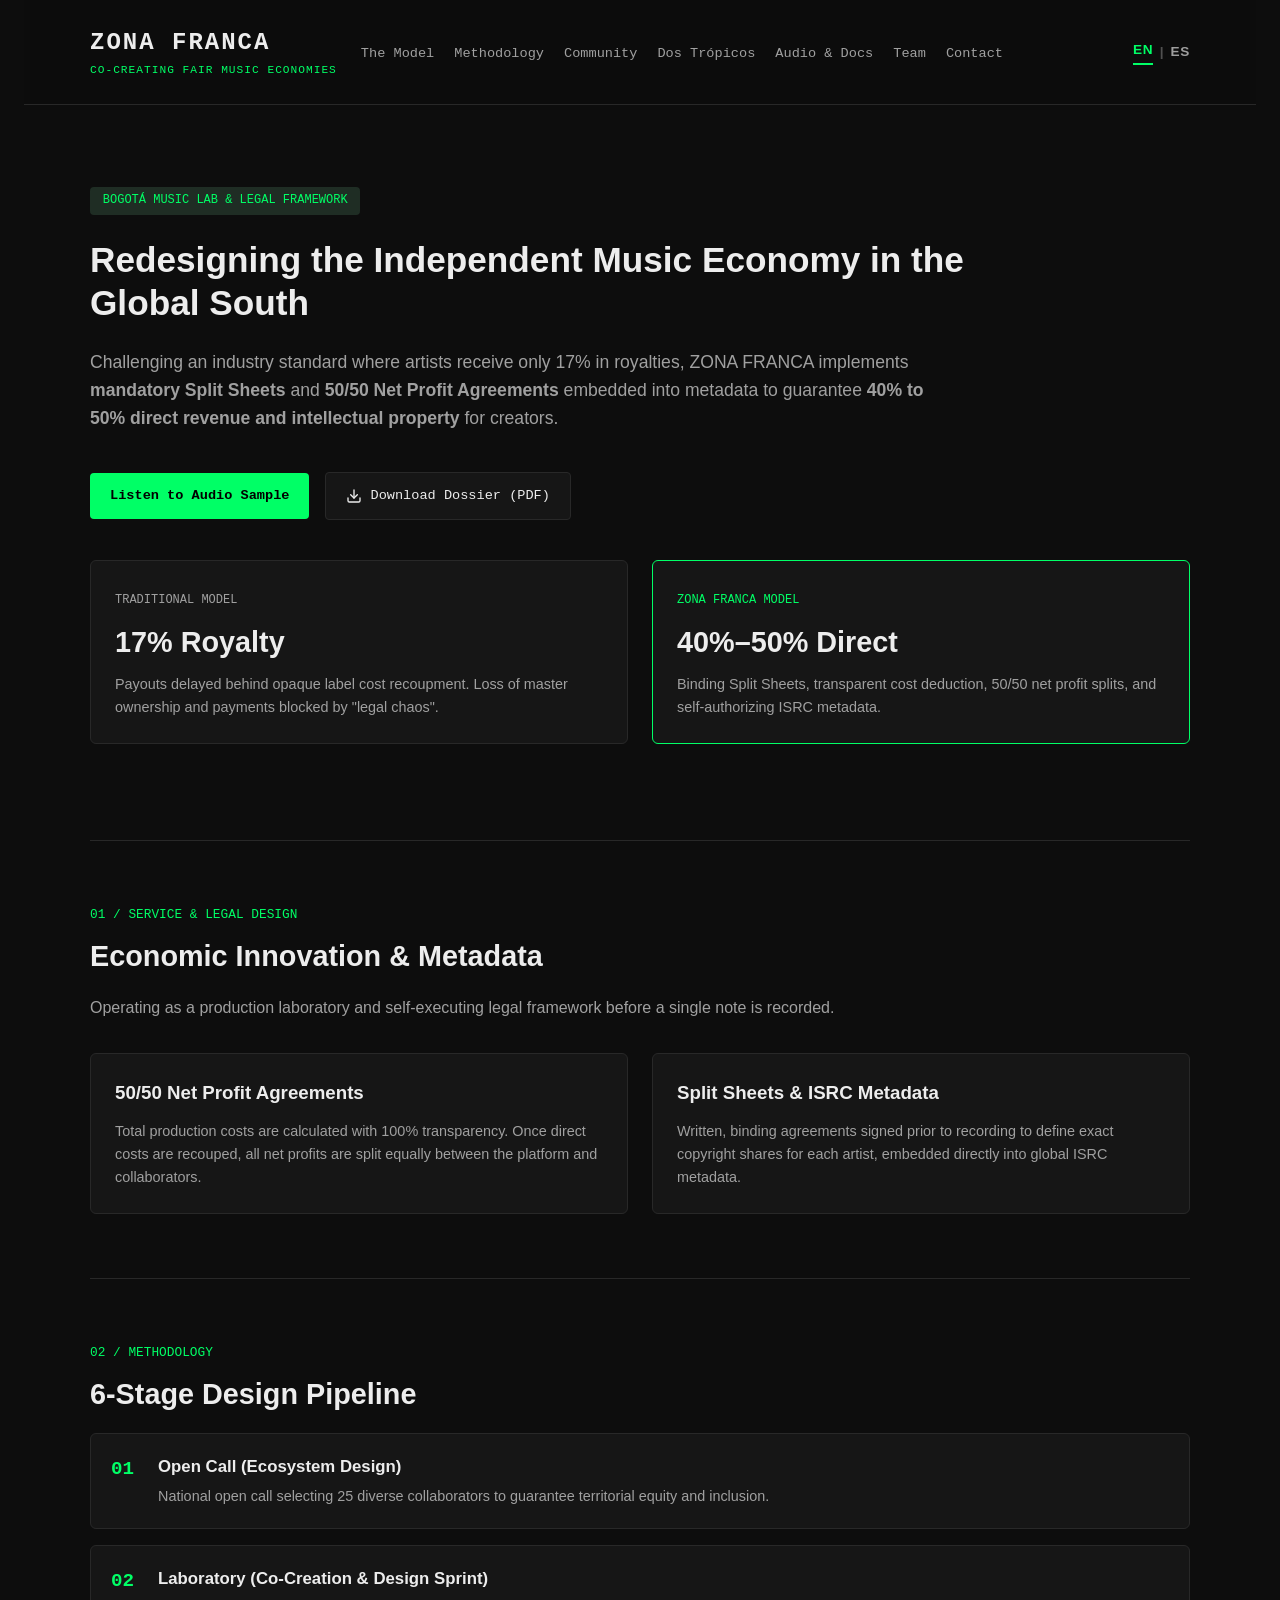
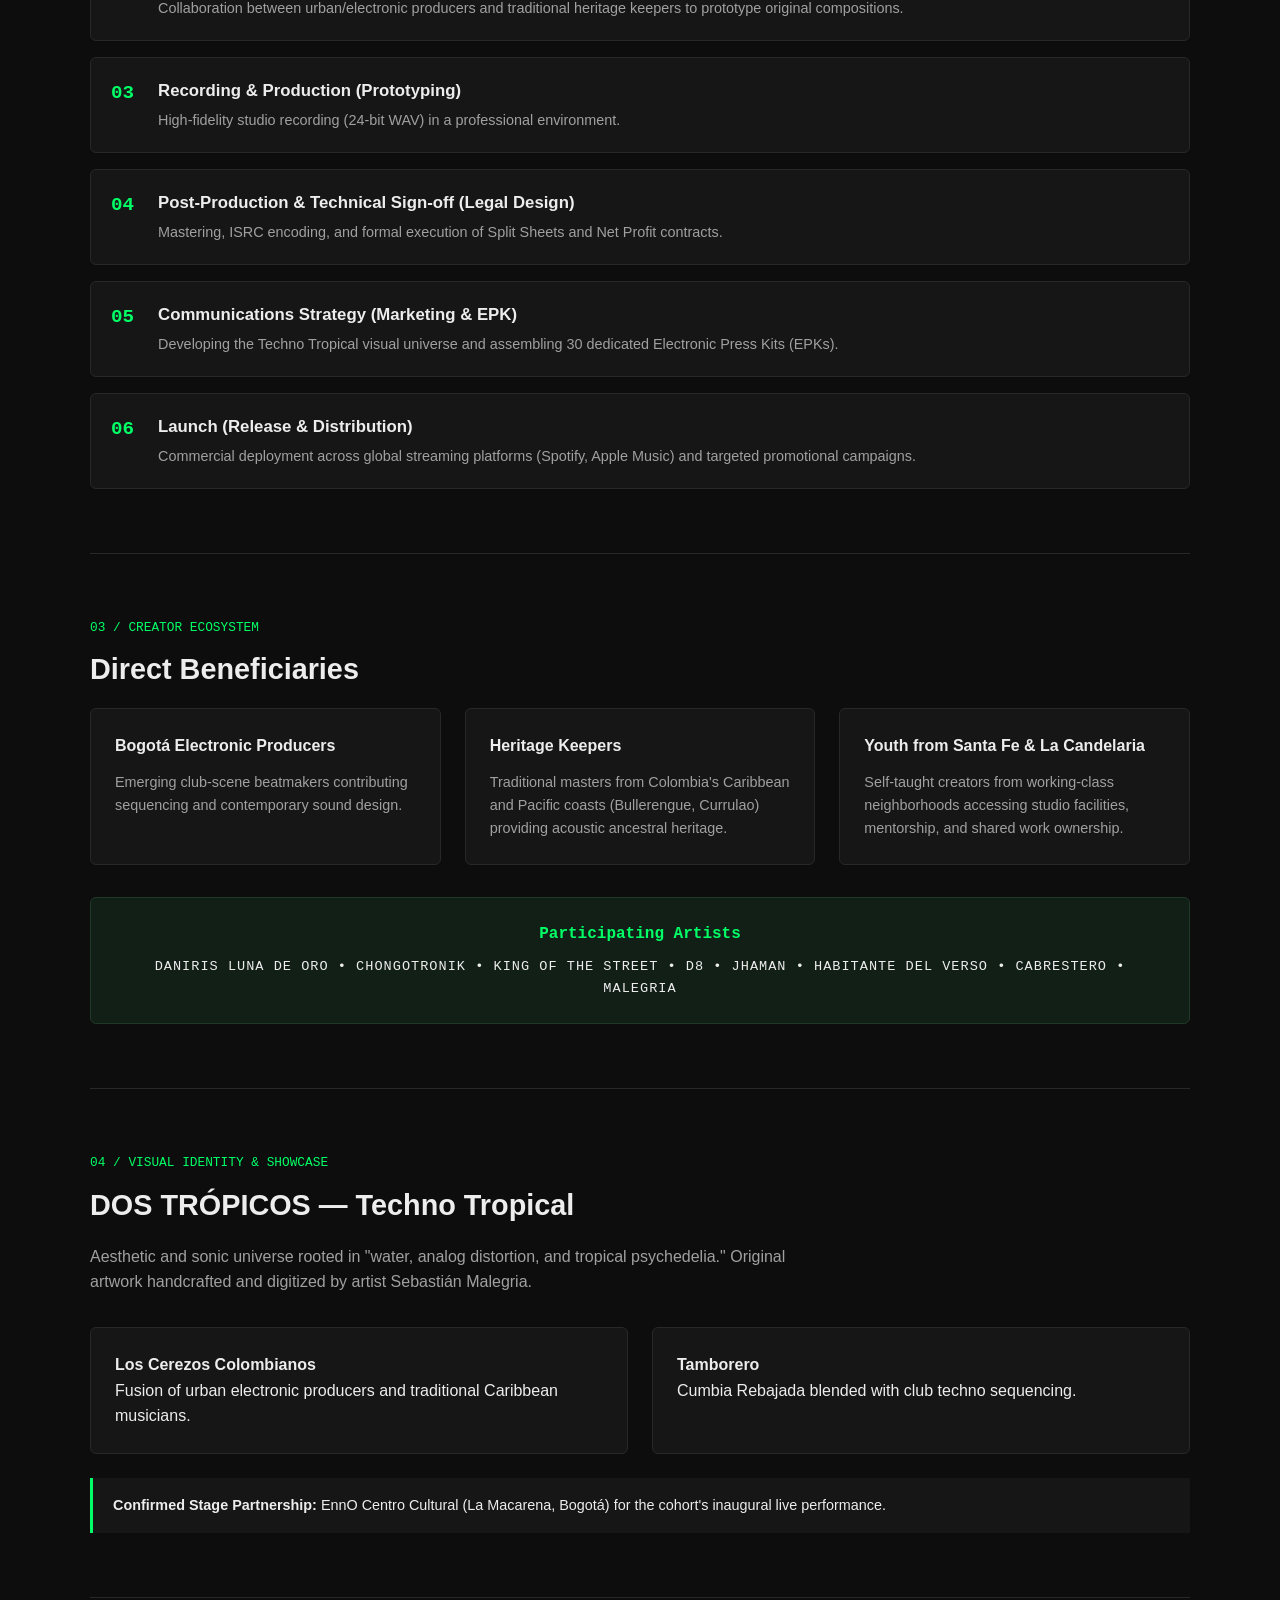
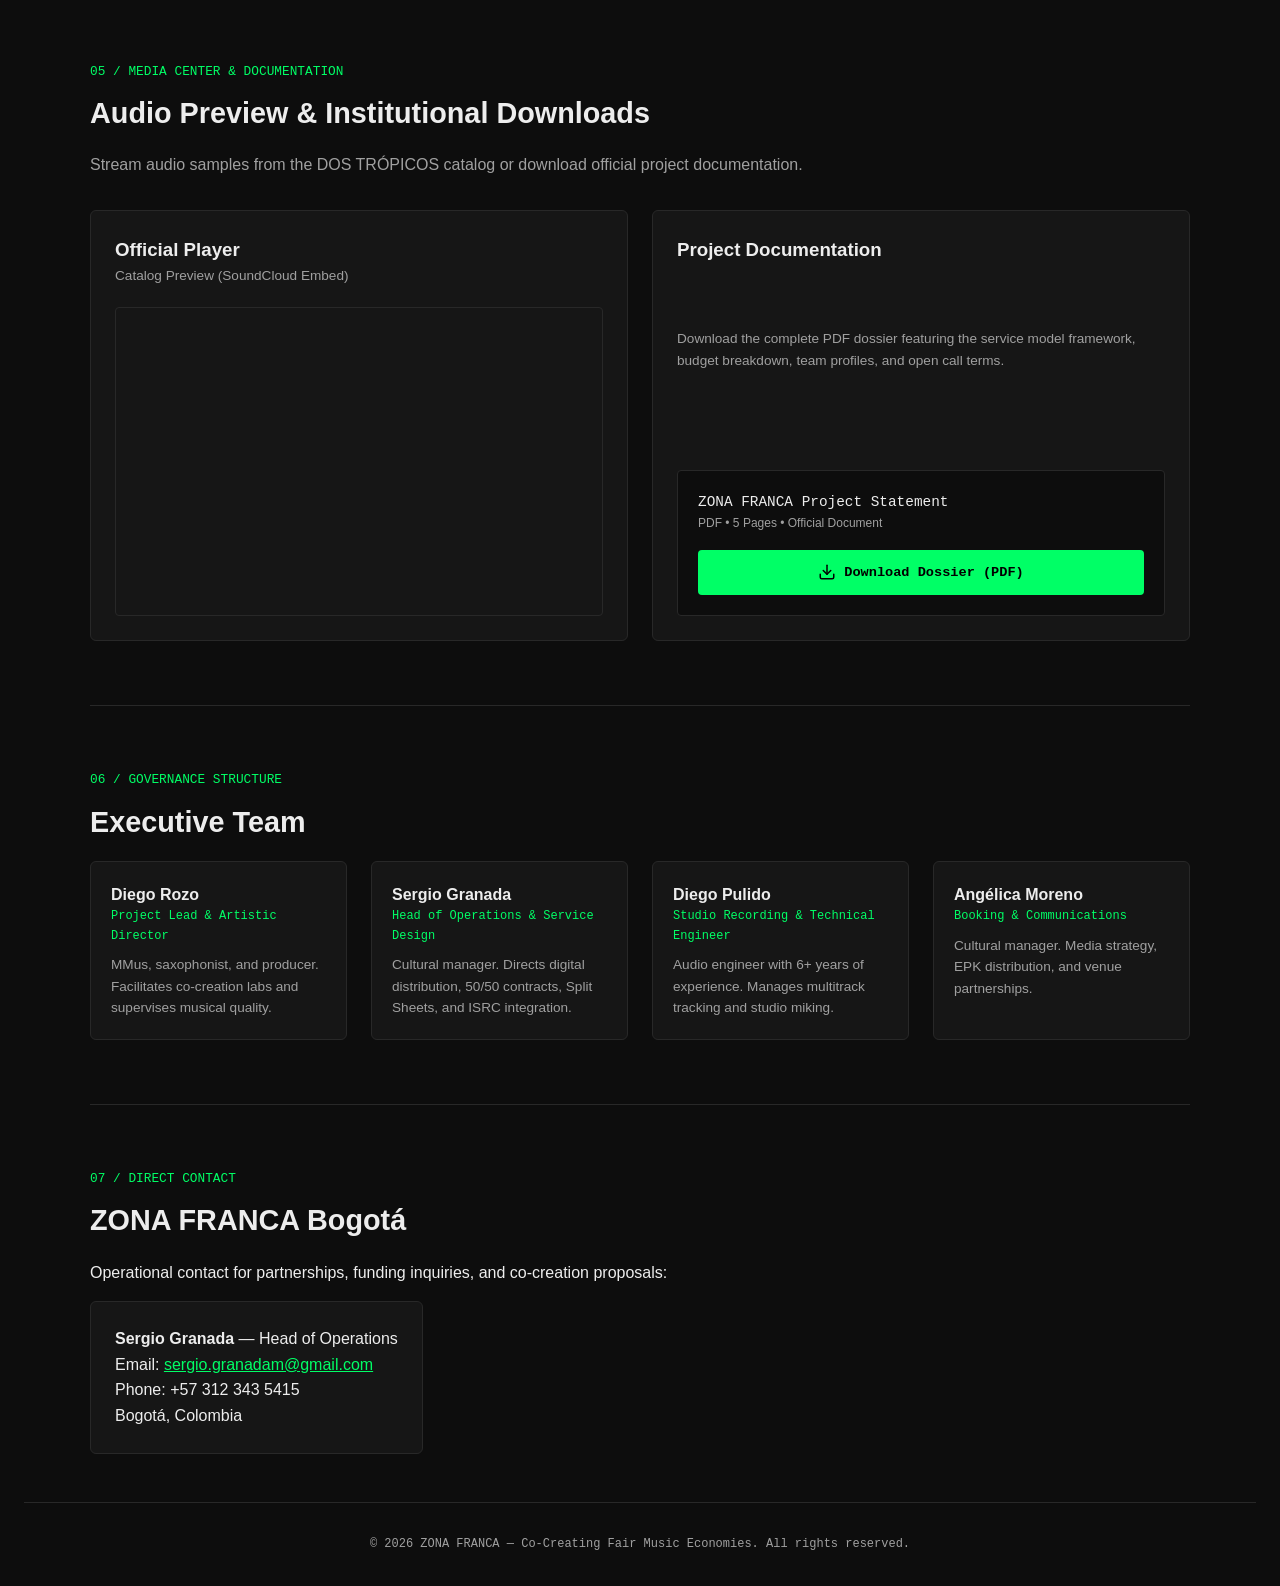
==== index.html @ 89b42ceb "Add files via upload" ====
<!DOCTYPE html>
<html lang="en">
<head>
  <meta charset="utf-8">
  <meta name="viewport" content="width=device-width, initial-scale=1.0">
  <title>ZONA FRANCA — Co-Creating Fair Music Economies</title>
  <link rel="stylesheet" href="style.css">
</head>
<body>

  <!-- HEADER -->
  <header class="site-header">
    <div class="header-container">
      <div class="brand">
        <h1 class="site-title">ZONA FRANCA</h1>
        <p class="site-subtitle">CO-CREATING FAIR MUSIC ECONOMIES</p>
      </div>
      <nav class="main-nav">
        <ul>
          <li><a href="#model">The Model</a></li>
          <li><a href="#pipeline">Methodology</a></li>
          <li><a href="#ecosystem">Community</a></li>
          <li><a href="#showcase">Dos Trópicos</a></li>
          <li><a href="#media">Audio & Docs</a></li>
          <li><a href="#team">Team</a></li>
          <li><a href="#contact">Contact</a></li>
        </ul>
      </nav>
      <!-- LANGUAGE SWITCHER -->
      <div class="lang-switch">
        <span class="lang-active">EN</span>
        <span class="lang-divider">|</span>
        <a href="index-es.html" class="lang-link">ES</a>
      </div>
    </div>
  </header>

  <main class="content">

    <!-- HERO / MANIFESTO -->
    <section class="hero-section">
      <div class="badge">BOGOTÁ MUSIC LAB & LEGAL FRAMEWORK</div>
      <h2>Redesigning the Independent Music Economy in the Global South</h2>
      <p class="hero-text">
        Challenging an industry standard where artists receive only 17% in royalties, ZONA FRANCA implements <strong>mandatory Split Sheets</strong> and <strong>50/50 Net Profit Agreements</strong> embedded into metadata to guarantee <strong>40% to 50% direct revenue and intellectual property</strong> for creators.
      </p>
      
      <!-- ACTION BUTTONS -->
      <div class="hero-actions">
        <a href="#media" class="btn btn-primary">Listen to Audio Sample</a>
        <a href="assets/ZONA_FRANCA_Project_Statement.pdf" download class="btn btn-secondary">
          <svg width="16" height="16" viewBox="0 0 24 24" fill="none" stroke="currentColor" stroke-width="2" stroke-linecap="round" stroke-linejoin="round"><path d="M21 15v4a2 2 0 0 1-2 2H5a2 2 0 0 1-2-2v-4"/><polyline points="7 10 12 15 17 10"/><line x1="12" y1="15" x2="12" y2="3"/></svg>
          Download Dossier (PDF)
        </a>
      </div>

      <!-- COMPARISON CARD -->
      <div class="comparison-grid" style="margin-top: 2.5rem;">
        <div class="card card-traditional">
          <span class="card-tag">Traditional Model</span>
          <h3>17% Royalty</h3>
          <p>Payouts delayed behind opaque label cost recoupment. Loss of master ownership and payments blocked by "legal chaos".</p>
        </div>
        <div class="card card-zonafranca">
          <span class="card-tag highlight">ZONA FRANCA Model</span>
          <h3>40%–50% Direct</h3>
          <p>Binding Split Sheets, transparent cost deduction, 50/50 net profit splits, and self-authorizing ISRC metadata.</p>
        </div>
      </div>
    </section>

    <hr class="divider">

    <!-- SERVICE & LEGAL DESIGN -->
    <section id="model" class="section">
      <span class="section-label">01 / Service & Legal Design</span>
      <h2>Economic Innovation & Metadata</h2>
      <p class="section-intro">Operating as a production laboratory and self-executing legal framework before a single note is recorded.</p>
      
      <div class="grid-2col">
        <div class="feature-box">
          <h3>50/50 Net Profit Agreements</h3>
          <p>Total production costs are calculated with 100% transparency. Once direct costs are recouped, all net profits are split equally between the platform and collaborators.</p>
        </div>
        <div class="feature-box">
          <h3>Split Sheets & ISRC Metadata</h3>
          <p>Written, binding agreements signed prior to recording to define exact copyright shares for each artist, embedded directly into global ISRC metadata.</p>
        </div>
      </div>
    </section>

    <hr class="divider">

    <!-- 6-STAGE PIPELINE -->
    <section id="pipeline" class="section">
      <span class="section-label">02 / Methodology</span>
      <h2>6-Stage Design Pipeline</h2>

      <div class="pipeline-list">
        <div class="step">
          <div class="step-num">01</div>
          <div class="step-content">
            <h4>Open Call (Ecosystem Design)</h4>
            <p>National open call selecting 25 diverse collaborators to guarantee territorial equity and inclusion.</p>
          </div>
        </div>
        <div class="step">
          <div class="step-num">02</div>
          <div class="step-content">
            <h4>Laboratory (Co-Creation & Design Sprint)</h4>
            <p>Collaboration between urban/electronic producers and traditional heritage keepers to prototype original compositions.</p>
          </div>
        </div>
        <div class="step">
          <div class="step-num">03</div>
          <div class="step-content">
            <h4>Recording & Production (Prototyping)</h4>
            <p>High-fidelity studio recording (24-bit WAV) in a professional environment.</p>
          </div>
        </div>
        <div class="step">
          <div class="step-num">04</div>
          <div class="step-content">
            <h4>Post-Production & Technical Sign-off (Legal Design)</h4>
            <p>Mastering, ISRC encoding, and formal execution of Split Sheets and Net Profit contracts.</p>
          </div>
        </div>
        <div class="step">
          <div class="step-num">05</div>
          <div class="step-content">
            <h4>Communications Strategy (Marketing & EPK)</h4>
            <p>Developing the Techno Tropical visual universe and assembling 30 dedicated Electronic Press Kits (EPKs).</p>
          </div>
        </div>
        <div class="step">
          <div class="step-num">06</div>
          <div class="step-content">
            <h4>Launch (Release & Distribution)</h4>
            <p>Commercial deployment across global streaming platforms (Spotify, Apple Music) and targeted promotional campaigns.</p>
          </div>
        </div>
      </div>
    </section>

    <hr class="divider">

    <!-- BENEFICIARIES & COMMUNITY -->
    <section id="ecosystem" class="section">
      <span class="section-label">03 / Creator Ecosystem</span>
      <h2>Direct Beneficiaries</h2>

      <div class="grid-3col">
        <div class="card-simple">
          <h4>Bogotá Electronic Producers</h4>
          <p>Emerging club-scene beatmakers contributing sequencing and contemporary sound design.</p>
        </div>
        <div class="card-simple">
          <h4>Heritage Keepers</h4>
          <p>Traditional masters from Colombia's Caribbean and Pacific coasts (Bullerengue, Currulao) providing acoustic ancestral heritage.</p>
        </div>
        <div class="card-simple">
          <h4>Youth from Santa Fe & La Candelaria</h4>
          <p>Self-taught creators from working-class neighborhoods accessing studio facilities, mentorship, and shared work ownership.</p>
        </div>
      </div>

      <div class="roster-box">
        <h3>Participating Artists</h3>
        <p class="roster-names">DANIRIS LUNA DE ORO • CHONGOTRONIK • KING OF THE STREET • D8 • JHAMAN • HABITANTE DEL VERSO • CABRESTERO • MALEGRIA</p>
      </div>
    </section>

    <hr class="divider">

    <!-- FLAGSHIP PROJECT & VISUAL DESIGN -->
    <section id="showcase" class="section">
      <span class="section-label">04 / Visual Identity & Showcase</span>
      <h2>DOS TRÓPICOS — Techno Tropical</h2>
      <p class="section-intro">Aesthetic and sonic universe rooted in "water, analog distortion, and tropical psychedelia." Original artwork handcrafted and digitized by artist Sebastián Malegria.</p>

      <div class="tracks-grid">
        <div class="track-card">
          <h4>Los Cerezos Colombianos</h4>
          <p>Fusion of urban electronic producers and traditional Caribbean musicians.</p>
        </div>
        <div class="track-card">
          <h4>Tamborero</h4>
          <p>Cumbia Rebajada blended with club techno sequencing.</p>
        </div>
      </div>

      <div class="alliance-box">
        <p><strong>Confirmed Stage Partnership:</strong> EnnO Centro Cultural (La Macarena, Bogotá) for the cohort's inaugural live performance.</p>
      </div>
    </section>

    <hr class="divider">

    <!-- MEDIA PLAYER & DOWNLOADS -->
    <section id="media" class="section">
      <span class="section-label">05 / Media Center & Documentation</span>
      <h2>Audio Preview & Institutional Downloads</h2>
      <p class="section-intro">Stream audio samples from the DOS TRÓPICOS catalog or download official project documentation.</p>

      <div class="grid-2col">
        <!-- AUDIO PLAYER BOX -->
        <div class="media-card">
          <h3>Official Player</h3>
          <p class="media-sub">Catalog Preview (SoundCloud Embed)</p>
          <div class="audio-embed-wrapper">
            <iframe width="100%" height="300" scrolling="no" frameborder="no" allow="autoplay" 
              src="https://w.soundcloud.com/player/?url=https%3A//api.soundcloud.com/tracks/141353498&color=%2300ff66&auto_play=false&hide_related=true&show_comments=false&show_user=true&show_reposts=false&show_teaser=false">
            </iframe>
          </div>
        </div>

        <!-- DOWNLOAD BOX -->
        <div class="download-card">
          <h3>Project Documentation</h3>
          <p class="download-desc">Download the complete PDF dossier featuring the service model framework, budget breakdown, team profiles, and open call terms.</p>

          <div class="download-action-box">
            <div class="doc-meta">
              <span class="doc-title">ZONA FRANCA Project Statement</span>
              <span class="doc-info">PDF • 5 Pages • Official Document</span>
            </div>
            <a href="assets/ZONA_FRANCA_Project_Statement.pdf" download class="btn btn-primary btn-block">
              <svg width="18" height="18" viewBox="0 0 24 24" fill="none" stroke="currentColor" stroke-width="2" stroke-linecap="round" stroke-linejoin="round"><path d="M21 15v4a2 2 0 0 1-2 2H5a2 2 0 0 1-2-2v-4"/><polyline points="7 10 12 15 17 10"/><line x1="12" y1="15" x2="12" y2="3"/></svg>
              Download Dossier (PDF)
            </a>
          </div>
        </div>
      </div>
    </section>

    <hr class="divider">

    <!-- TEAM & GOVERNANCE -->
    <section id="team" class="section">
      <span class="section-label">06 / Governance Structure</span>
      <h2>Executive Team</h2>

      <div class="team-grid">
        <div class="team-member">
          <h4>Diego Rozo</h4>
          <span class="role">Project Lead & Artistic Director</span>
          <p>MMus, saxophonist, and producer. Facilitates co-creation labs and supervises musical quality.</p>
        </div>
        <div class="team-member">
          <h4>Sergio Granada</h4>
          <span class="role">Head of Operations & Service Design</span>
          <p>Cultural manager. Directs digital distribution, 50/50 contracts, Split Sheets, and ISRC integration.</p>
        </div>
        <div class="team-member">
          <h4>Diego Pulido</h4>
          <span class="role">Studio Recording & Technical Engineer</span>
          <p>Audio engineer with 6+ years of experience. Manages multitrack tracking and studio miking.</p>
        </div>
        <div class="team-member">
          <h4>Angélica Moreno</h4>
          <span class="role">Booking & Communications</span>
          <p>Cultural manager. Media strategy, EPK distribution, and venue partnerships.</p>
        </div>
      </div>
    </section>

    <hr class="divider">

    <!-- CONTACT & FOOTER -->
    <section id="contact" class="section contact-section">
      <span class="section-label">07 / Direct Contact</span>
      <h2>ZONA FRANCA Bogotá</h2>
      <p>Operational contact for partnerships, funding inquiries, and co-creation proposals:</p>
      
      <div class="contact-card">
        <p><strong>Sergio Granada</strong> — Head of Operations</p>
        <p>Email: <a href="mailto:sergio.granadam@gmail.com">sergio.granadam@gmail.com</a></p>
        <p>Phone: +57 312 343 5415</p>
        <p>Bogotá, Colombia</p>
      </div>
    </section>

  </main>

  <footer class="site-footer">
    <p>&copy; 2026 ZONA FRANCA — Co-Creating Fair Music Economies. All rights reserved.</p>
  </footer>

</body>
</html>
---- style.css ----
:root {
  --bg-color: #0d0d0d;
  --panel-bg: #161616;
  --border-color: #282828;
  --text-main: #ededed;
  --text-muted: #a0a0a0;
  --accent-green: #00ff66;
  --font-sans: -apple-system, BlinkMacSystemFont, "Segoe UI", Roboto, Helvetica, Arial, sans-serif;
  --font-mono: "SFMono-Regular", Consolas, "Liberation Mono", Menlo, monospace;
}

* {
  box-sizing: border-box;
  margin: 0;
  padding: 0;
}

body {
  background-color: var(--bg-color);
  color: var(--text-main);
  font-family: var(--font-sans);
  line-height: 1.6;
  padding: 0 1.5rem;
}

/* HEADER & NAV */
.site-header {
  border-bottom: 1px solid var(--border-color);
  padding: 1.5rem 0;
  position: sticky;
  top: 0;
  background-color: rgba(13, 13, 13, 0.95);
  backdrop-filter: blur(8px);
  z-index: 100;
}

.header-container {
  max-width: 1100px;
  margin: 0 auto;
  display: flex;
  justify-content: space-between;
  align-items: center;
  flex-wrap: wrap;
  gap: 1rem;
}

.site-title {
  font-family: var(--font-mono);
  font-size: 1.5rem;
  letter-spacing: 2px;
}

.site-subtitle {
  font-size: 0.7rem;
  color: var(--accent-green);
  font-family: var(--font-mono);
  letter-spacing: 1px;
}

.main-nav ul {
  display: flex;
  gap: 1.25rem;
  list-style: none;
}

.main-nav a {
  color: var(--text-muted);
  text-decoration: none;
  font-size: 0.85rem;
  font-family: var(--font-mono);
  transition: color 0.2s;
}

.main-nav a:hover {
  color: var(--accent-green);
}

/* CONTAINER */
.content {
  max-width: 1100px;
  margin: 0 auto;
  padding: 3rem 0;
}

.divider {
  border: 0;
  border-top: 1px solid var(--border-color);
  margin: 4rem 0;
}

/* HERO SECTION */
.hero-section {
  padding: 2rem 0;
}

.badge {
  display: inline-block;
  background-color: #1f2d24;
  color: var(--accent-green);
  font-family: var(--font-mono);
  font-size: 0.75rem;
  padding: 0.3rem 0.8rem;
  border-radius: 4px;
  margin-bottom: 1.5rem;
}

.hero-section h2 {
  font-size: 2.2rem;
  line-height: 1.2;
  margin-bottom: 1.5rem;
  max-width: 900px;
}

.hero-text {
  font-size: 1.1rem;
  color: var(--text-muted);
  max-width: 850px;
  margin-bottom: 2.5rem;
}

.comparison-grid {
  display: grid;
  grid-template-columns: repeat(auto-fit, minmax(300px, 1fr));
  gap: 1.5rem;
}

.card {
  background-color: var(--panel-bg);
  border: 1px solid var(--border-color);
  padding: 1.5rem;
  border-radius: 6px;
}

.card-zonafranca {
  border-color: var(--accent-green);
}

.card-tag {
  font-family: var(--font-mono);
  font-size: 0.75rem;
  color: var(--text-muted);
  text-transform: uppercase;
}

.card-tag.highlight {
  color: var(--accent-green);
}

.card h3 {
  font-size: 1.8rem;
  margin: 0.5rem 0;
}

.card p {
  font-size: 0.9rem;
  color: var(--text-muted);
}

/* SECTIONS */
.section-label {
  font-family: var(--font-mono);
  font-size: 0.8rem;
  color: var(--accent-green);
  text-transform: uppercase;
  display: block;
  margin-bottom: 0.5rem;
}

.section h2 {
  font-size: 1.8rem;
  margin-bottom: 1rem;
}

.section-intro {
  color: var(--text-muted);
  margin-bottom: 2rem;
  max-width: 750px;
}

/* GRIDS & LISTS */
.grid-2col, .grid-3col {
  display: grid;
  gap: 1.5rem;
}

.grid-2col { grid-template-columns: repeat(auto-fit, minmax(350px, 1fr)); }
.grid-3col { grid-template-columns: repeat(auto-fit, minmax(280px, 1fr)); }

.feature-box, .card-simple {
  background-color: var(--panel-bg);
  border: 1px solid var(--border-color);
  padding: 1.5rem;
  border-radius: 6px;
}

.feature-box h3, .card-simple h4 {
  margin-bottom: 0.75rem;
}

.feature-box p, .card-simple p {
  color: var(--text-muted);
  font-size: 0.9rem;
}

/* PIPELINE */
.pipeline-list {
  display: flex;
  flex-direction: column;
  gap: 1rem;
}

.step {
  display: flex;
  gap: 1.5rem;
  background-color: var(--panel-bg);
  border: 1px solid var(--border-color);
  padding: 1.25rem;
  border-radius: 6px;
  align-items: flex-start;
}

.step-num {
  font-family: var(--font-mono);
  font-size: 1.2rem;
  color: var(--accent-green);
  font-weight: bold;
}

.step-content h4 {
  font-size: 1.05rem;
  margin-bottom: 0.25rem;
}

.step-content p {
  color: var(--text-muted);
  font-size: 0.9rem;
}

/* ROSTER & SHOWCASE */
.roster-box {
  margin-top: 2rem;
  background-color: #121f17;
  border: 1px solid #1e3a27;
  padding: 1.5rem;
  border-radius: 6px;
  text-align: center;
}

.roster-box h3 {
  font-size: 1rem;
  font-family: var(--font-mono);
  color: var(--accent-green);
  margin-bottom: 0.5rem;
}

.roster-names {
  font-family: var(--font-mono);
  font-size: 0.85rem;
  letter-spacing: 1px;
}

.tracks-grid {
  display: grid;
  grid-template-columns: repeat(auto-fit, minmax(300px, 1fr));
  gap: 1.5rem;
  margin-bottom: 1.5rem;
}

.track-card {
  background-color: var(--panel-bg);
  border: 1px solid var(--border-color);
  padding: 1.5rem;
  border-radius: 6px;
}

.alliance-box {
  background-color: var(--panel-bg);
  border-left: 3px solid var(--accent-green);
  padding: 1rem 1.25rem;
  font-size: 0.9rem;
}

/* TEAM */
.team-grid {
  display: grid;
  grid-template-columns: repeat(auto-fit, minmax(220px, 1fr));
  gap: 1.5rem;
}

.team-member {
  background-color: var(--panel-bg);
  border: 1px solid var(--border-color);
  padding: 1.25rem;
  border-radius: 6px;
}

.team-member h4 {
  font-size: 1rem;
}

.team-member .role {
  display: block;
  font-family: var(--font-mono);
  font-size: 0.75rem;
  color: var(--accent-green);
  margin-bottom: 0.5rem;
}

.team-member p {
  font-size: 0.85rem;
  color: var(--text-muted);
}

/* CONTACT & FOOTER */
.contact-card {
  background-color: var(--panel-bg);
  border: 1px solid var(--border-color);
  padding: 1.5rem;
  border-radius: 6px;
  display: inline-block;
  margin-top: 1rem;
}

.contact-card a {
  color: var(--accent-green);
}

.site-footer {
  border-top: 1px solid var(--border-color);
  padding: 2rem 0;
  text-align: center;
  font-family: var(--font-mono);
  font-size: 0.75rem;
  color: var(--text-muted);
}


/* HERO & BUTTON STYLES */
.hero-actions {
  display: flex;
  gap: 1rem;
  flex-wrap: wrap;
  align-items: center;
}

.btn {
  display: inline-flex;
  align-items: center;
  gap: 0.5rem;
  font-family: var(--font-mono);
  font-size: 0.85rem;
  padding: 0.75rem 1.25rem;
  border-radius: 4px;
  text-decoration: none;
  transition: all 0.2s ease;
  cursor: pointer;
}

.btn-primary {
  background-color: var(--accent-green);
  color: #000;
  font-weight: bold;
}

.btn-primary:hover {
  background-color: #00cc52;
}

.btn-secondary {
  background-color: var(--panel-bg);
  color: var(--text-main);
  border: 1px solid var(--border-color);
}

.btn-secondary:hover {
  border-color: var(--accent-green);
  color: var(--accent-green);
}

.btn-block {
  display: flex;
  justify-content: center;
  width: 100%;
}

/* MEDIA & DOWNLOAD CARDS */
.media-card, .download-card {
  background-color: var(--panel-bg);
  border: 1px solid var(--border-color);
  padding: 1.5rem;
  border-radius: 6px;
  display: flex;
  flex-direction: column;
  justify-content: space-between;
}

.media-sub, .download-desc {
  font-size: 0.85rem;
  color: var(--text-muted);
  margin-bottom: 1.25rem;
}

.audio-embed-wrapper {
  border: 1px solid var(--border-color);
  border-radius: 4px;
  overflow: hidden;
}

.download-action-box {
  background-color: #0d0d0d;
  border: 1px solid var(--border-color);
  padding: 1.25rem;
  border-radius: 4px;
  margin-top: 1rem;
}

.doc-meta {
  display: flex;
  flex-direction: column;
  margin-bottom: 1rem;
}

.doc-title {
  font-family: var(--font-mono);
  font-size: 0.9rem;
  color: var(--text-main);
}

.doc-info {
  font-size: 0.75rem;
  color: var(--text-muted);
}

.header-container {
  display: flex;
  align-items: center;
  justify-content: space-between;
  gap: 1.5rem;
}

.lang-switch {
  display: inline-flex;
  align-items: center;
  gap: 0.4rem;
  font-size: 0.85rem;
  font-weight: 700;
  letter-spacing: 0.05em;
  margin-left: auto;
}

.lang-switch .lang-active {
  color: #00ff66;
  border-bottom: 2px solid #00ff66;
  padding-bottom: 2px;
}

.lang-switch .lang-link {
  color: #ffffff;
  opacity: 0.6;
  text-decoration: none;
  transition: opacity 0.2s ease;
}

.lang-switch .lang-link:hover {
  opacity: 1;
}

.lang-switch .lang-divider {
  opacity: 0.3;
}
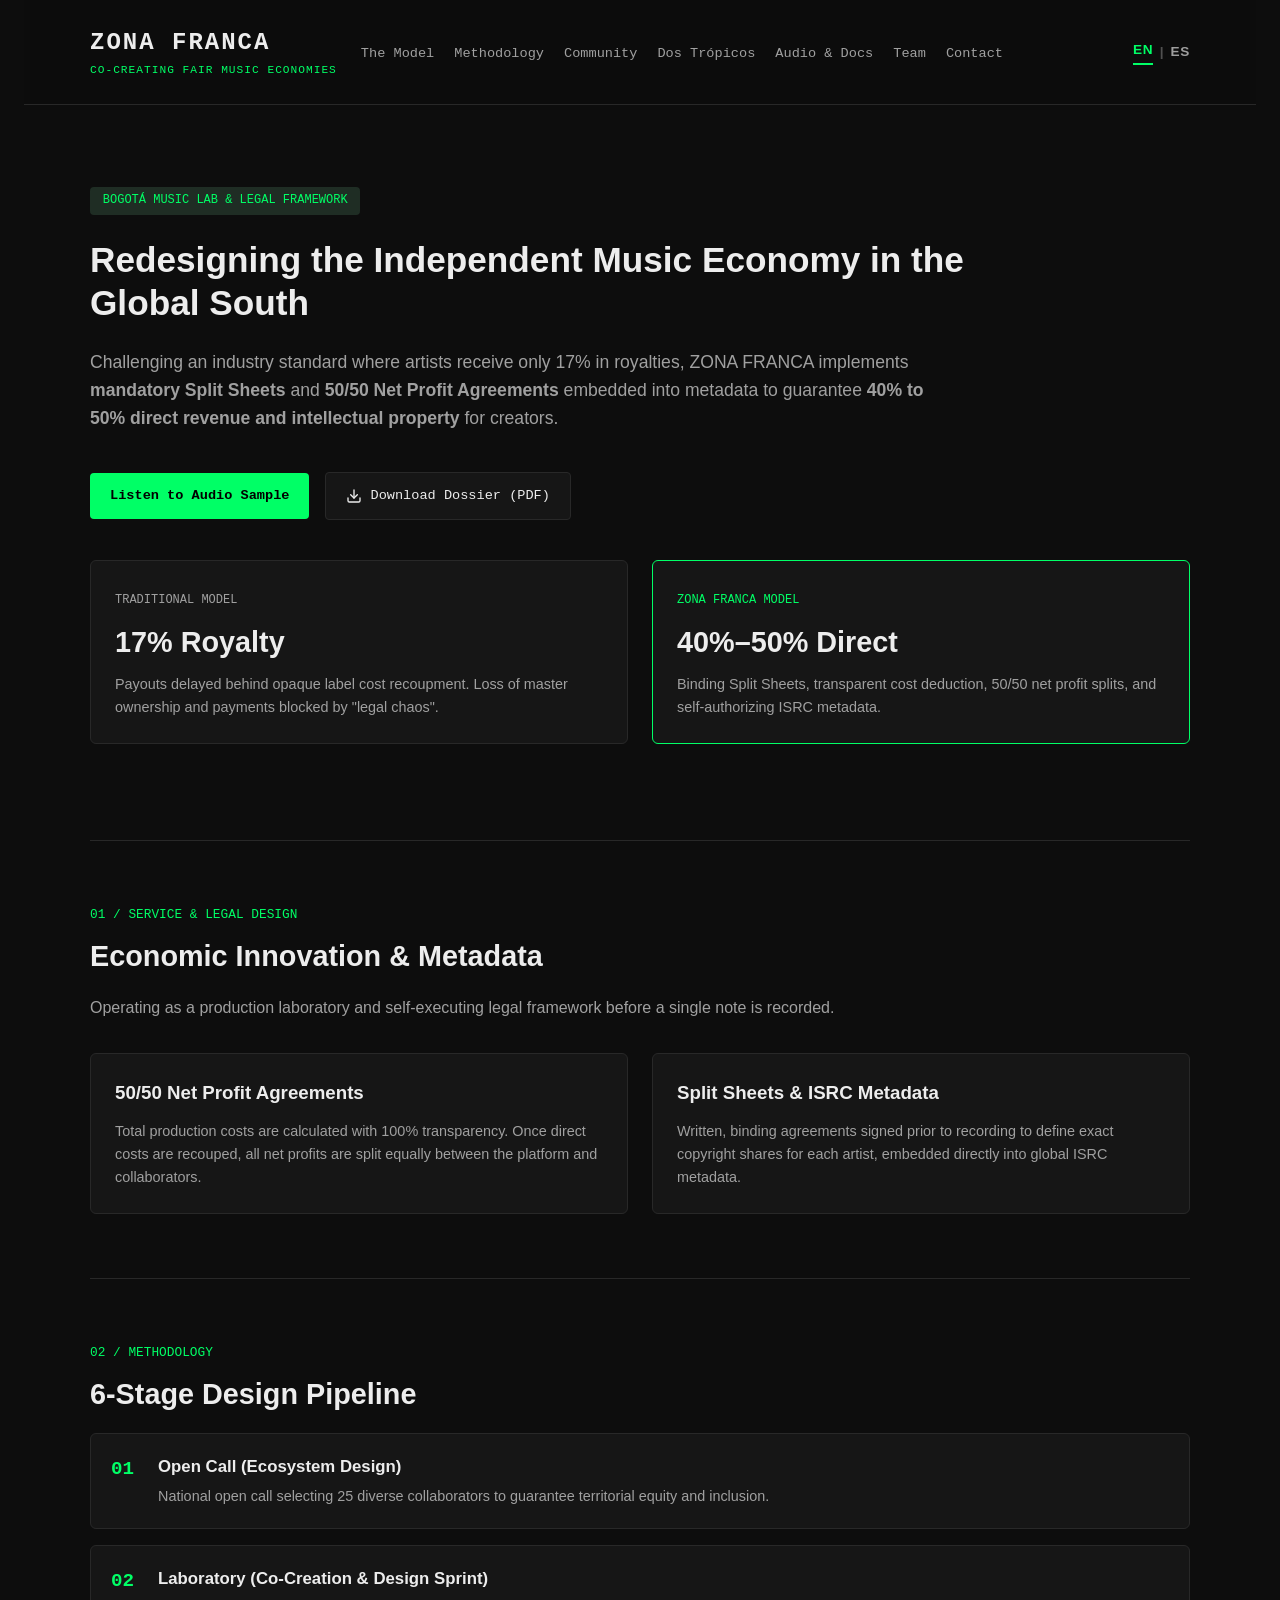
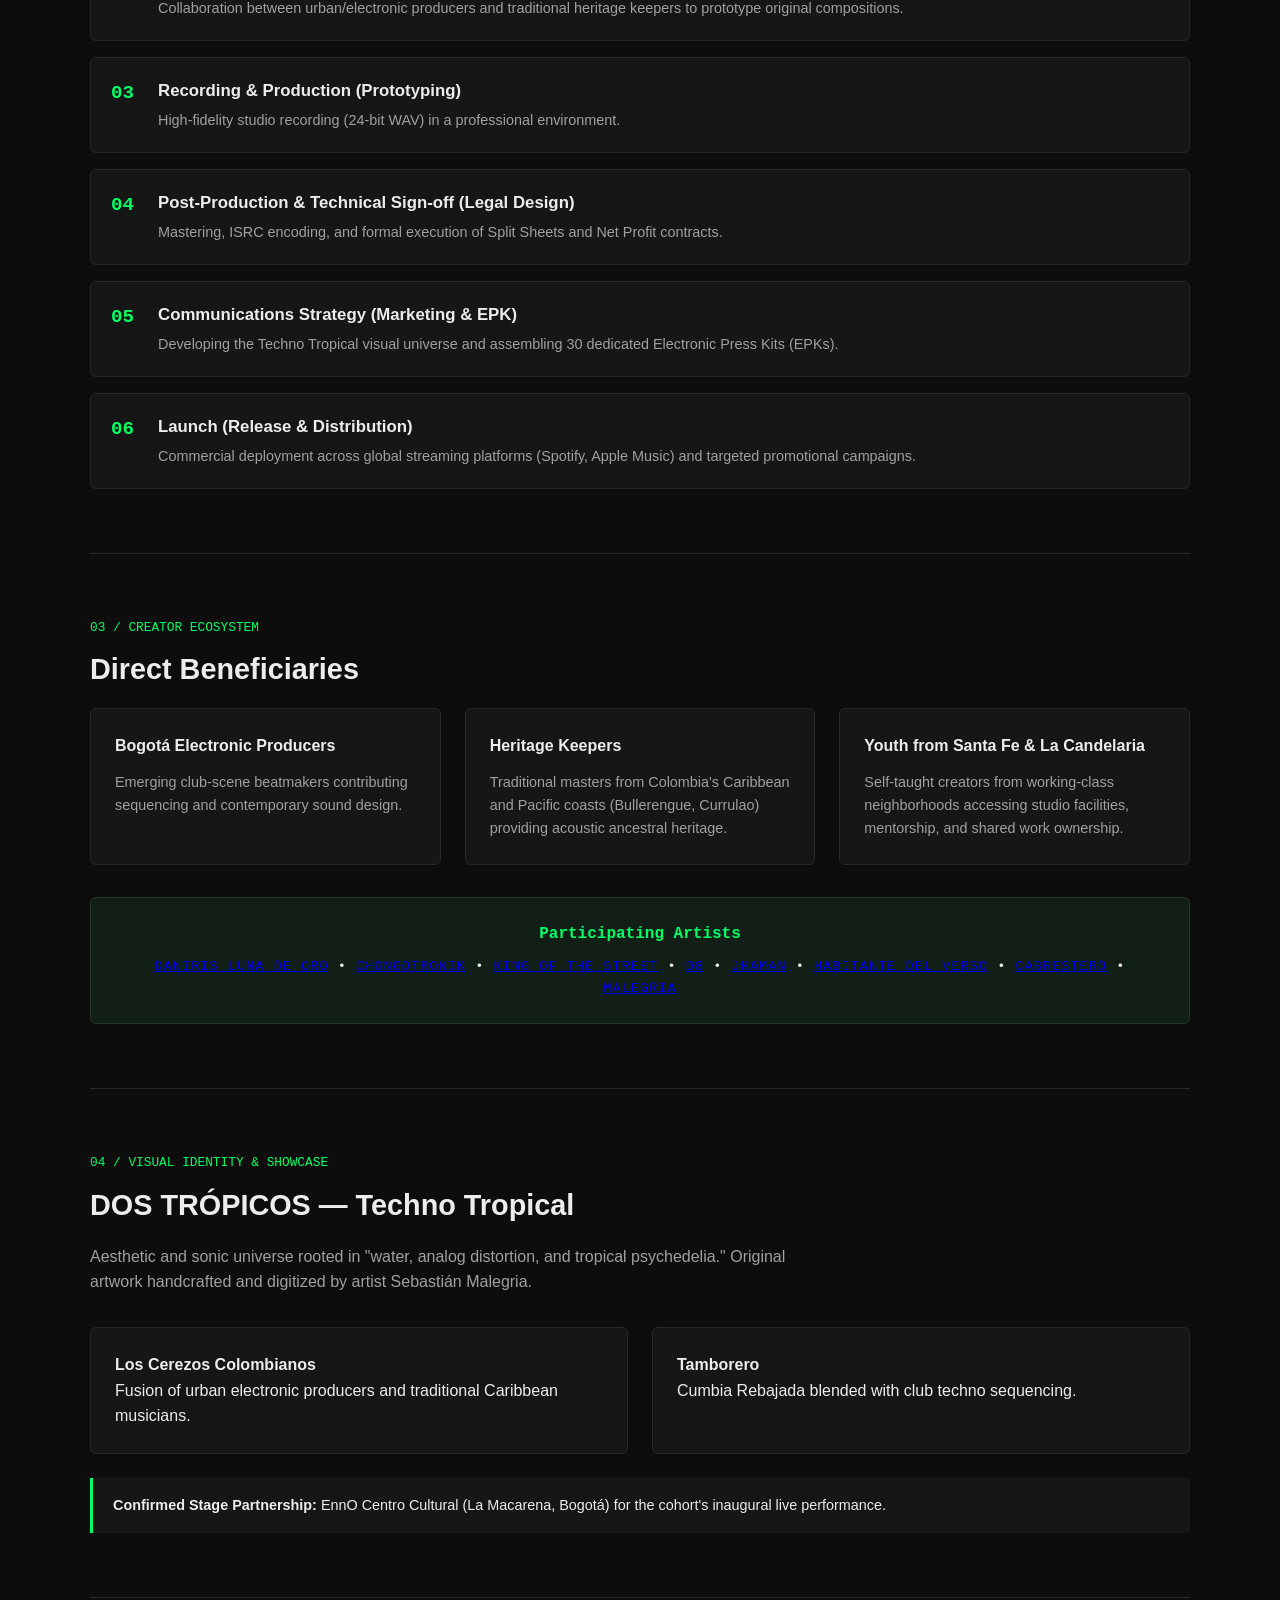
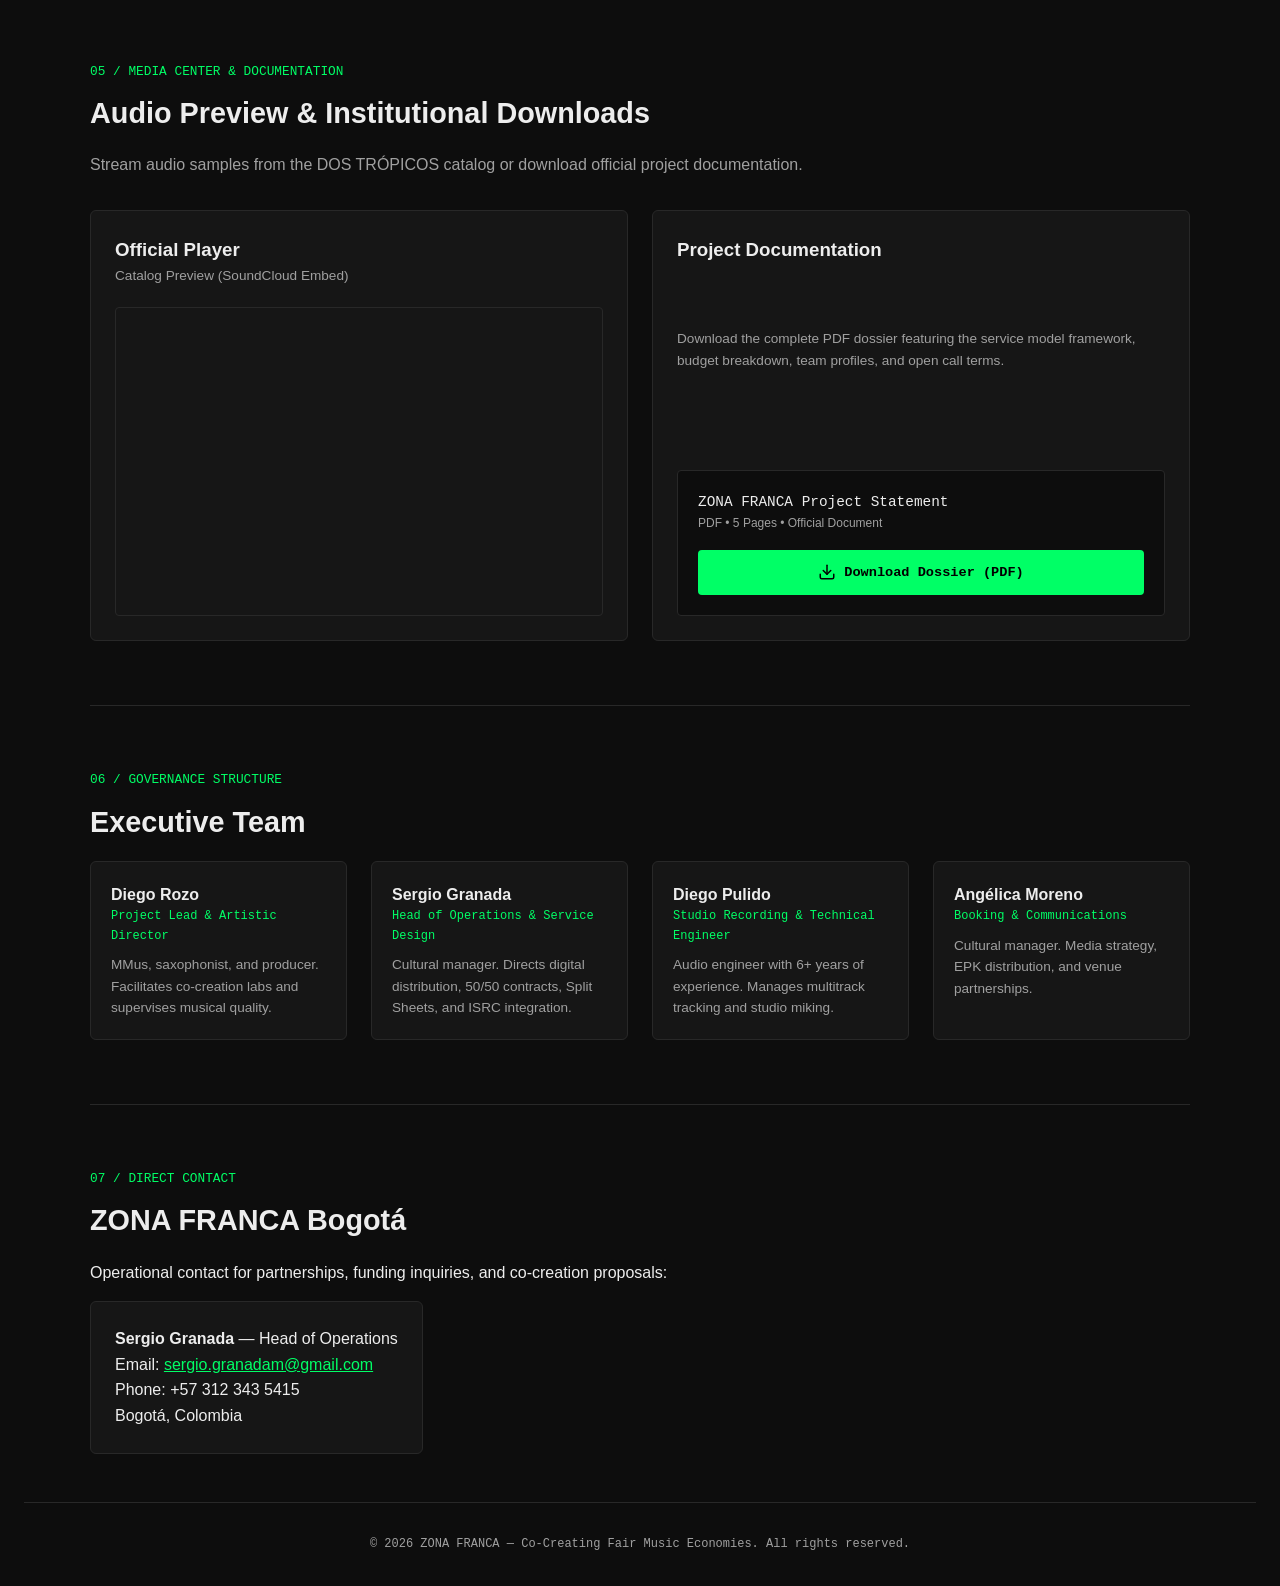
==== commit 645079b2: "Update index.html" ====
--- a/index.html
+++ b/index.html
@@ -165,9 +165,18 @@
       </div>
 
       <div class="roster-box">
-        <h3>Participating Artists</h3>
-        <p class="roster-names">DANIRIS LUNA DE ORO • CHONGOTRONIK • KING OF THE STREET • D8 • JHAMAN • HABITANTE DEL VERSO • CABRESTERO • MALEGRIA</p>
-      </div>
+  <h3>Participating Artists</h3>
+  <p class="roster-names">
+    <a href="https://www.instagram.com/daniris.luna_de.oro?igsh=MTJxcXZlaXVqbjZ1cg==" target="_blank" rel="noopener noreferrer">DANIRIS LUNA DE ORO</a> • 
+    <a href="https://www.instagram.com/chongodecolombia?igsh=ZDZ0d3c4NnI3aHJv" target="_blank" rel="noopener noreferrer">CHONGOTRONIK</a> • 
+    <a href="https://www.facebook.com/kingofthestreetco/?locale=es_LA" target="_blank" rel="noopener noreferrer">KING OF THE STREET</a> • 
+    <a href="https://www.youtube.com/watch?si=HxeI3oUMMyOxibmJ&v=F38U8awRQ-g&feature=youtu.be" target="_blank" rel="noopener noreferrer">D8</a> • 
+    <a href="https://magnitudebeats.bandcamp.com/album/te-pusiste-sexy" target="_blank" rel="noopener noreferrer">JHAMAN</a> • 
+    <a href="https://youtu.be/jFLrXGhe92U?si=eyng8BSmaRNlZm7h" target="_blank" rel="noopener noreferrer">HABITANTE DEL VERSO</a> • 
+    <a href="https://youtu.be/bdfN3wOTxxI?si=G1qNMtPmfbHbQjhQ" target="_blank" rel="noopener noreferrer">CABRESTERO</a> • 
+    <a href="https://www.instagram.com/sebastian_malegria/?hl=en" target="_blank" rel="noopener noreferrer">MALEGRIA</a>
+  </p>
+</div>
     </section>
 
     <hr class="divider">
@@ -209,7 +218,7 @@
           <p class="media-sub">Catalog Preview (SoundCloud Embed)</p>
           <div class="audio-embed-wrapper">
             <iframe width="100%" height="300" scrolling="no" frameborder="no" allow="autoplay" 
-              src="https://w.soundcloud.com/player/?url=https%3A//api.soundcloud.com/tracks/141353498&color=%2300ff66&auto_play=false&hide_related=true&show_comments=false&show_user=true&show_reposts=false&show_teaser=false">
+              src="https://w.soundcloud.com/player/?url=https%3A%2F%2Fsoundcloud.com%2Fdostropicos%2Flos-cerezos-colombianos&color=%23ff5500&auto_play=false&hide_related=false&show_comments=true&show_user=true&show_reposts=false&show_teaser=true">
             </iframe>
           </div>
         </div>
@@ -287,4 +296,4 @@
   </footer>
 
 </body>
-</html>+</html>
